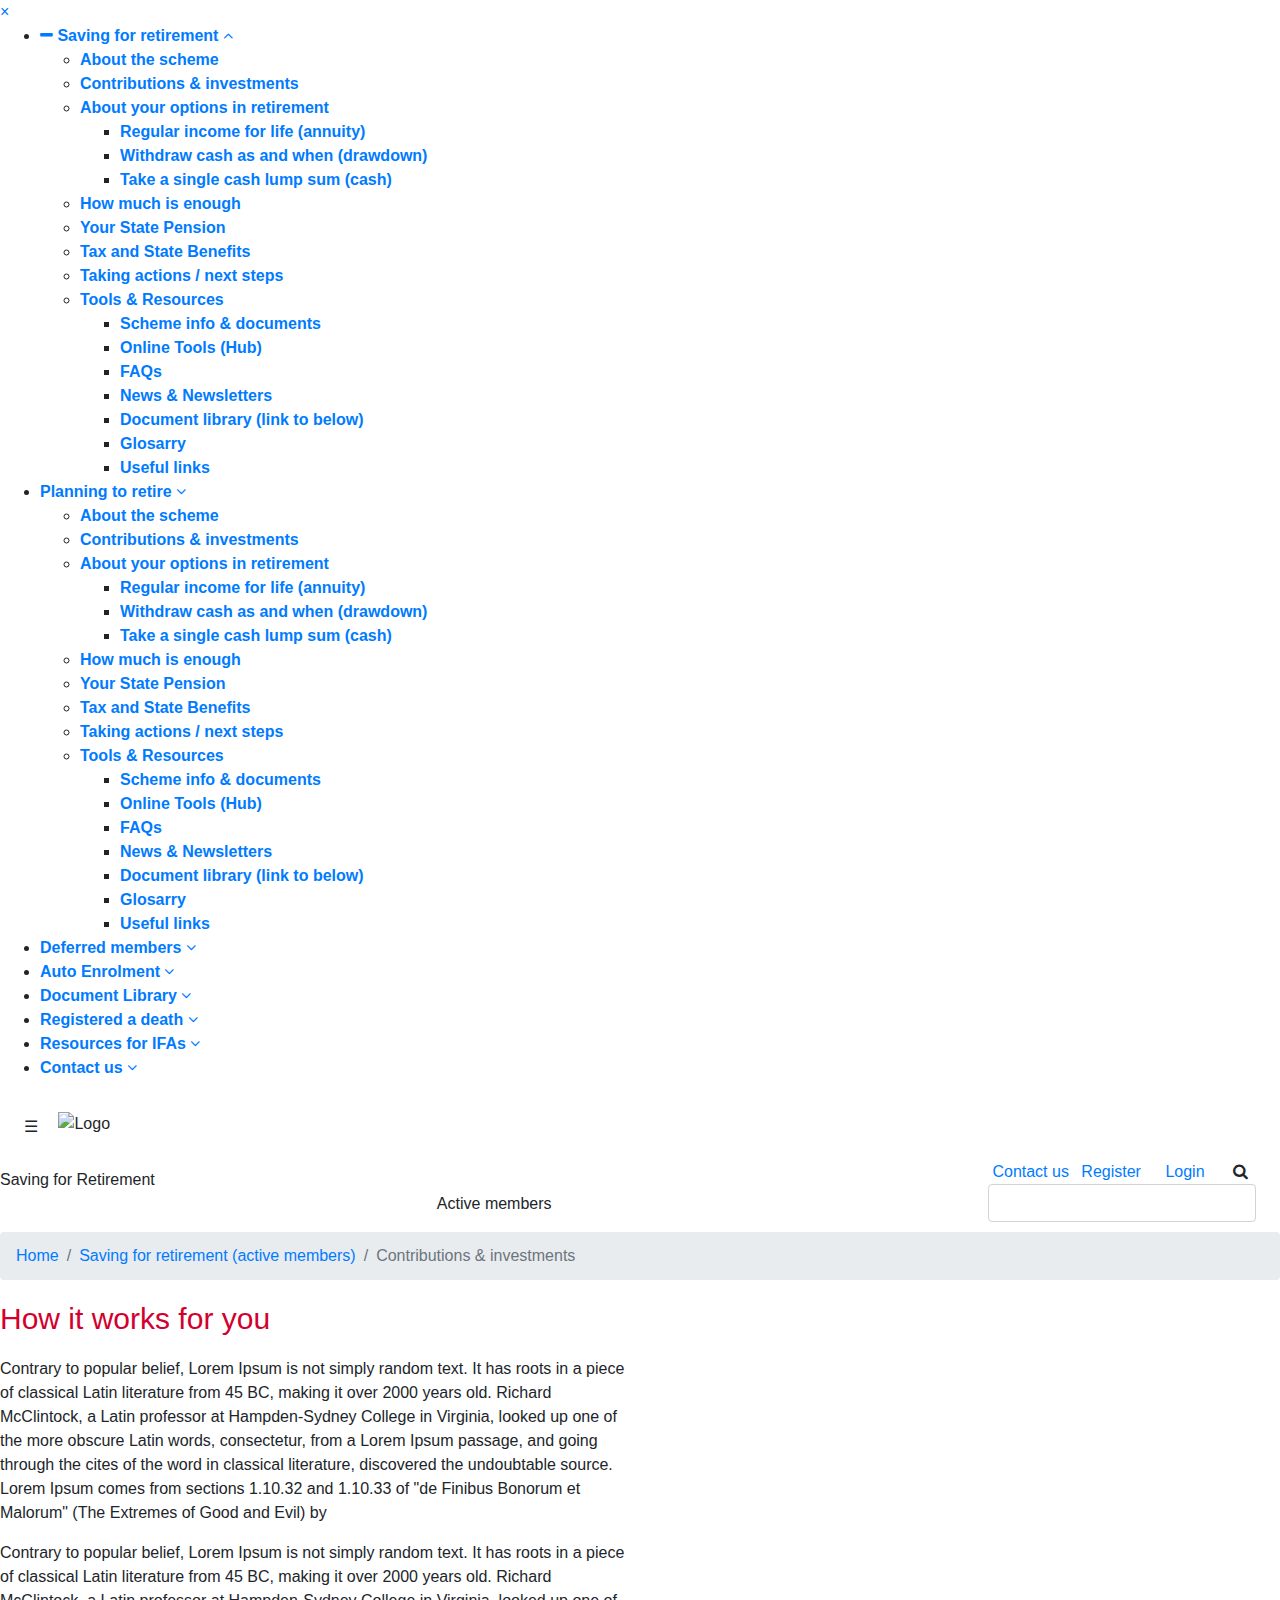
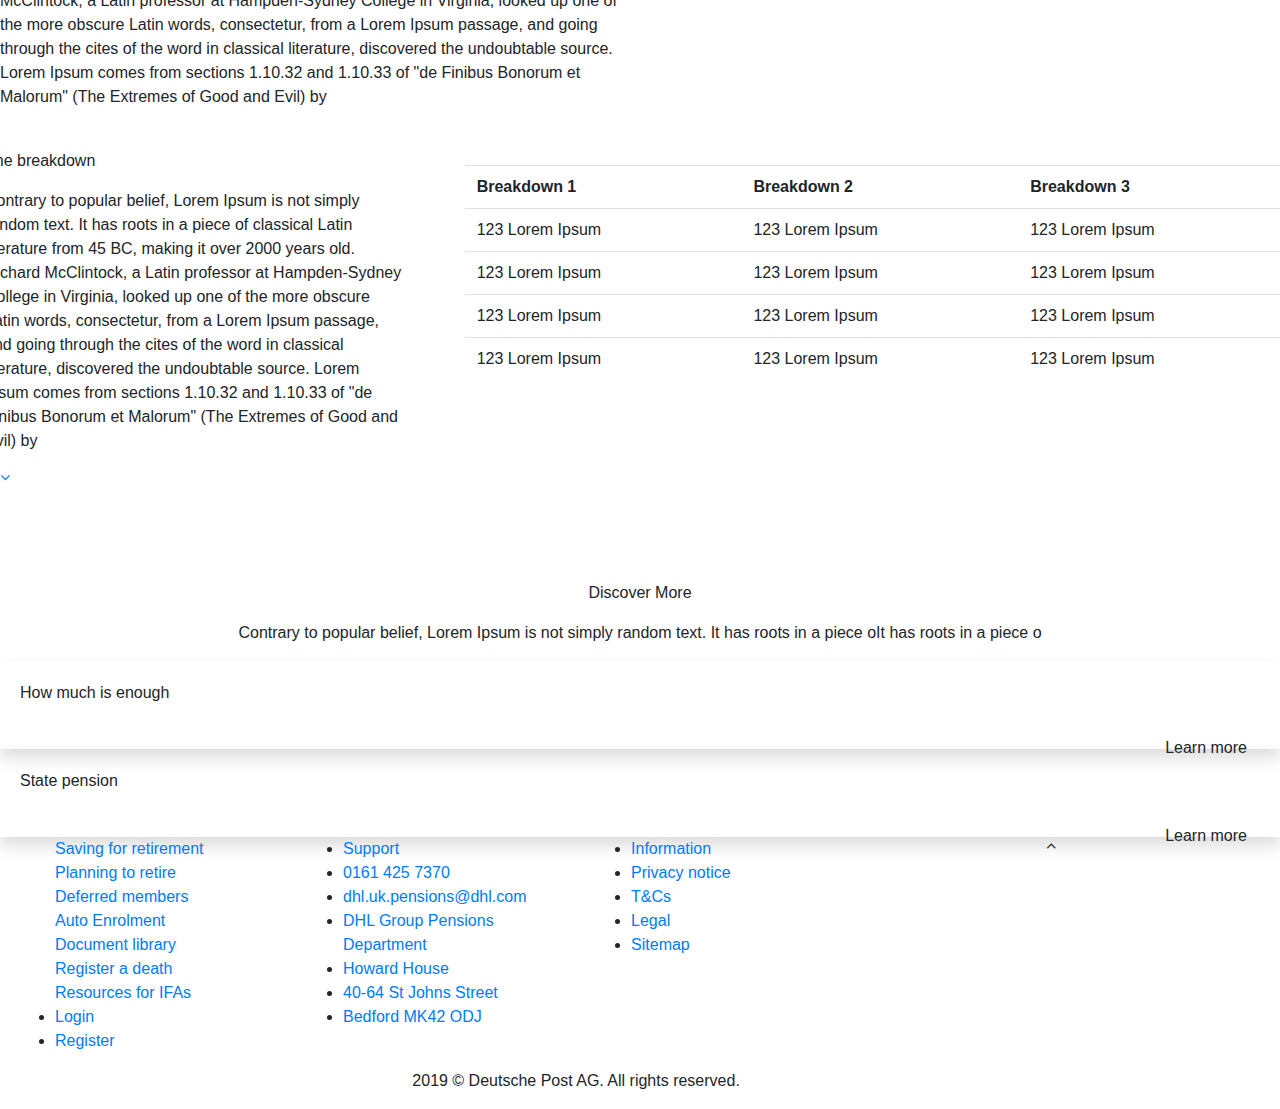
==== Contributions.html @ 6f78921a "Add files via upload" ====
<html>
    <head>
        <link href="https://stackpath.bootstrapcdn.com/font-awesome/4.7.0/css/font-awesome.min.css" rel="stylesheet" integrity="sha384-wvfXpqpZZVQGK6TAh5PVlGOfQNHSoD2xbE+QkPxCAFlNEevoEH3Sl0sibVcOQVnN" crossorigin="anonymous">
        <link rel="stylesheet" href="https://maxcdn.bootstrapcdn.com/bootstrap/4.3.1/css/bootstrap.min.css">
        <link rel="stylesheet" href="css/fonts.css">
        <link rel="stylesheet" href="css/mystyle.css">
        <meta charset="UTF-8">
        <meta name="viewport" content="width=device-width, initial-scale=1.0">
    </head>
    <body>
<div id="mySidenav" class="sidenav">
            <a href="" class="closebtn" id="sideclosebtn" onclick="closeNav()">&times;</a>
            <ul>
                <li class="dd font-weight-bold"><a class="active-cd" href=""><i class="fa fa-minus foractive" aria-hidden="true"></i> Saving for retirement <i class="fa fa-angle-up ddarrow" aria-hidden="true"></i></a>
                    <ul class="h-dd" style="display: block;">
                        <li class="font-weight-bold"><a href="">About the scheme</a></li>
                        <li class="font-weight-bold"><a href="">Contributions & investments</a></li>
                        <li class="font-weight-bold"><a href="">About your options in retirement</a>
                            <ul class="third-dd">
                                <li class=""><a href="">Regular income for life (annuity)</a></li>
                                <li class=""><a href="">Withdraw cash as and when (drawdown)</a></li>
                                <li class=""><a href="">Take a single cash lump sum (cash)</a></li>
                            </ul>
                        </li>
                      
                        <li class="font-weight-bold"><a href="">How much is enough</a></li>
                        <li class="font-weight-bold"><a href="">Your State Pension</a></li>
                        <li class="font-weight-bold"><a href="">Tax and State Benefits</a></li>
                        <li class="font-weight-bold"><a href="">Taking actions / next steps</a></li>
                        <li class="font-weight-bold"><a href="">Tools & Resources</a>
                            <ul class="third-dd">
                                <li class=""><a href="">Scheme info & documents</a></li>
                                <li class=""><a href="">Online Tools (Hub)</a></li>
                                <li class=""><a href="">FAQs</a></li>
                                <li class=""><a href="">News & Newsletters</a></li>
                                <li class=""><a href="">Document library (link to below)</a></li>
                                <li class=""><a href="">Glosarry</a></li>
                                <li class=""><a href="">Useful links</a></li>
                            </ul>
                        </li>
                       
                    </ul> 
                </li>
                <li class="dd font-weight-bold"><a href=""><i class="fa fa-minus foractive d-none" aria-hidden="true"></i>Planning to retire <i class="fa fa-angle-down ddarrow" aria-hidden="true"></i></a>
                    <ul class="h-dd">
                        <li class="font-weight-bold"><a href="">About the scheme</a></li>
                        <li class="font-weight-bold"><a href="Contributions.html">Contributions & investments</a></li>
                        <li class="font-weight-bold"><a href="">About your options in retirement</a>
                            <ul class="third-dd">
                                <li class=""><a href="">Regular income for life (annuity)</a></li>
                                <li class=""><a href="">Withdraw cash as and when (drawdown)</a></li>
                                <li class=""><a href="">Take a single cash lump sum (cash)</a></li>
                            </ul>
                        </li>
                       
                        <li class="font-weight-bold"><a href="">How much is enough</a></li>
                        <li class="font-weight-bold"><a href="">Your State Pension</a></li>
                        <li class="font-weight-bold"><a href="">Tax and State Benefits</a></li>
                        <li class="font-weight-bold"><a href="">Taking actions / next steps</a></li>
                        <li class="font-weight-bold"><a href="">Tools & Resources</a>
                            <ul class="third-dd">
                                <li class=""><a href="">Scheme info & documents</a></li>
                                <li class=""><a href="">Online Tools (Hub)</a></li>
                                <li class=""><a href="">FAQs</a></li>
                                <li class=""><a href="">News & Newsletters</a></li>
                                <li class=""><a href="">Document library (link to below)</a></li>
                                <li class=""><a href="">Glosarry</a></li>
                                <li class=""><a href="">Useful links</a></li>
                            </ul>
                        </li>
                       
                    </ul> 
                </li>
                <li class="dd font-weight-bold"><a href=""><i class="fa fa-minus foractive d-none" aria-hidden="true"></i>Deferred members <i class="fa fa-angle-down ddarrow" aria-hidden="true"></i></a></li>
                <li class="dd font-weight-bold"><a href=""><i class="fa fa-minus foractive d-none" aria-hidden="true"></i>Auto Enrolment <i class="fa fa-angle-down ddarrow" aria-hidden="true"></i></a></li>
                <li class="dd font-weight-bold"><a href=""><i class="fa fa-minus foractive d-none" aria-hidden="true"></i>Document Library <i class="fa fa-angle-down ddarrow" aria-hidden="true"></i></a></li>
                <li class="dd font-weight-bold"><a href=""><i class="fa fa-minus foractive d-none" aria-hidden="true"></i>Registered a death <i class="fa fa-angle-down ddarrow" aria-hidden="true"></i></a></li>
                <li class="dd font-weight-bold"><a href=""><i class="fa fa-minus foractive d-none" aria-hidden="true"></i>Resources for IFAs <i class="fa fa-angle-down ddarrow" aria-hidden="true"></i></a></li>
                <li class="dd font-weight-bold"><a href=""><i class="fa fa-minus foractive d-none" aria-hidden="true"></i>Contact us <i class="fa fa-angle-down ddarrow" aria-hidden="true"></i></a></li>
            </ul>
        </div>
        <div id="myHeader">
			<div class="menubar px-4 pt-2">
				<div class="rightmenu">
					<span id="menubtn">&#9776;</span>
					<img id="logo" src="images/DHL_2.png" class="img-fluid mt-2 mb-3 ml-3" alt="Logo">
				</div>
				<div class="leftmenu d-none d-sm-block float-right pt-2">
					<a class="px-1" href="">Contact us</a>
					<a class="px-1"href="">Register</a>
					<a class="mybtn btn1 px-3 py-1" href="">Login</a>
					<a class="mybtn btn1 px-2 py-1 search-btn" onclick="showSearch()"><i class="fa fa-search" aria-hidden="true"></i></a>
					<input class="form-control header-search-input" />
				</div>
			</div>
            <div id="banner">
                <div class="headerText">
                    <p class="main_headline m-0 mt-xl-3">Saving for Retirement</p>
                    <p class="headline_sub text-center">Active members</p>
                </div>
            </div>
        </div>
		<div id="overlay" onclick="closeNav()"></div>
        <div id="main">
            <div class="container-normal-padding">
                <nav class="d-none d-sm-block" aria-label="breadcrumb">
                    <ol class="breadcrumb">
                        <li class="breadcrumb-item"><a href="#">Home</a></li>
                        <li class="breadcrumb-item"><a href="#">Saving for retirement (active members)</a></li>
                        <li class="breadcrumb-item active" aria-current="page">Contributions & investments</li>
                    </ol>
                </nav>
                <div class="row mb-4 mt-3">
                    <div class="col-sm-12 col-xl-6 col-lg-12 col-md-12 ">
                        <p class="paragraph_header" style="font-size: 30px; color:#D2002E;">
                            How it works for you
                        </p>
                        <p>Contrary to popular belief, Lorem Ipsum is not simply random text. It has roots in a piece of classical Latin literature from 45 BC, making it over 2000 years old. Richard McClintock, a Latin professor at Hampden-Sydney College in Virginia, looked up one of the more obscure Latin words, consectetur, from a Lorem Ipsum passage, and going through the cites of the word in classical literature, discovered the undoubtable source. Lorem Ipsum comes from sections 1.10.32 and 1.10.33 of "de Finibus Bonorum et Malorum" (The Extremes of Good and Evil) by </p>
                        <p>Contrary to popular belief, Lorem Ipsum is not simply random text. It has roots in a piece of classical Latin literature from 45 BC, making it over 2000 years old. Richard McClintock, a Latin professor at Hampden-Sydney College in Virginia, looked up one of the more obscure Latin words, consectetur, from a Lorem Ipsum passage, and going through the cites of the word in classical literature, discovered the undoubtable source. Lorem Ipsum comes from sections 1.10.32 and 1.10.33 of "de Finibus Bonorum et Malorum" (The Extremes of Good and Evil) by </p>
                    </div>
                    <div class="col-sm-12 col-xl-6 col-lg-12 col-md-12 ">
                        <img src="images/web.1280.1280.png" class="img-fluid mt-xl-5 float-right img-width" alt="">
                    </div>
                </div>
            </div>
			<div class="row hiddencontents">
                   <div class="gray-div-10">
						<div class="container-normal-padding">
							<div class="row">
								<div class="col-sm-12 col-xl-4 col-lg-4 col-md-12 xs-center">
									<p class="paragraph_header">The breakdown</p>
									<p>Contrary to popular belief, Lorem Ipsum is not simply random text. It has roots in a piece of classical Latin literature from 45 BC, making it over 2000 years old. Richard McClintock, a Latin professor at Hampden-Sydney College in Virginia, looked up one of the more obscure Latin words, consectetur, from a Lorem Ipsum passage, and going through the cites of the word in classical literature, discovered the undoubtable source. Lorem Ipsum comes from sections 1.10.32 and 1.10.33 of "de Finibus Bonorum et Malorum" (The Extremes of Good and Evil) by </p>
								</div>
								<div class="col-xl-8 col-lg-8 col-md-12 col-sm-12 pl-xl-5 pl-lg-5">
									<div class="table-responsive mt-3">
										<table class="table myTable">
											<tr>
												<th>Breakdown 1</th>
												<th>Breakdown 2</th>
												<th>Breakdown 3</th>
											</tr>
											<tr>
												<td>123 Lorem Ipsum</td>
												<td>123 Lorem Ipsum</td>
												<td>123 Lorem Ipsum</td>
											</tr>
											<tr>
												<td>123 Lorem Ipsum</td>
												<td>123 Lorem Ipsum</td>
												<td>123 Lorem Ipsum</td>
											</tr>
											<tr>
												<td>123 Lorem Ipsum</td>
												<td>123 Lorem Ipsum</td>
												<td>123 Lorem Ipsum</td>
											</tr>
											<tr>
												<td>123 Lorem Ipsum</td>
												<td>123 Lorem Ipsum</td>
												<td>123 Lorem Ipsum</td>
											</tr>
										</table>
									</div>
								</div>
							</div>
						</div>
					</div>
                </div>
                <a href="#" class="mybtn illust-button"><i class="fa fa-angle-down" aria-hidden="true" onclick="showIllustration(this)"></i></a>
            <div id="contribution-line">
				<img src="images\yellow_line.png" alt="">
			</div>
            <div class="center-desc mt-5 pt-xl-5">
                <div class="center-desc-text">
                    <p class="paragraph_header text-center">Discover More</p>
                    <p class="text-center">Contrary to popular belief, Lorem Ipsum is not simply random text. It has roots in a piece oIt has roots in a piece o</p>
                </div>
                <div class="center-desc-cards xs-center"">
                    <div class="card1 shadow border-0">
                        <div class="card-body">
                            <p class="card-title emphasis mb-4">How much is enough</p>
                            <a href="#" class="btn btn-3 pull-right mb-3">Learn more</a>
                        </div>
                    </div>
                    <div class="card1 shadow border-0">
                        <div class="card-body">
                            <p class="card-title emphasis mb-4">State pension</p>
                            <a href="#" class="btn btn-3 pull-right mb-3">Learn more</a>
                        </div>
                    </div>
                </div>
            </div> 
        </div>
        <div class="footer">
            <div class="row">
                <div class="col-sm-12 col-xl-3 col-lg-3 col-md-3">
                    <ul>
                        <li class="d-none d-md-block"><a class="intro-small" href="">Saving for retirement</a></li>
                        <li class="d-none d-md-block"><a class="intro-small" href="">Planning to retire</a></li>
                        <li class="d-none d-md-block"><a class="intro-small" href="">Deferred members</a></li>
                        <li class="d-none d-md-block"><a class="intro-small" href="">Auto Enrolment</a></li>
                        <li class="d-none d-md-block"><a class="intro-small" href="">Document library</a></li>
                        <li class="d-none d-md-block"><a class="intro-small" href="">Register a death</a></li>
                        <li class="d-none d-md-block"><a class="intro-small" href="">Resources for IFAs</a></li>
                        <li><a class="intro-large" href="">Login</a></li>
                        <li><a class="intro-large" href="">Register</a></li>
                    </ul>
                </div>
                <div class="col-sm-12 col-xl-3 col-lg-3 col-md-3">
                    <ul>
                        <li><a class="intro-large" href="">Support</a></li>
                        <li><a class="intro-small" href="">0161 425 7370</a></li>
                        <li><a class="intro-small" href="">dhl.uk.pensions@dhl.com</a></li>
                        <li><a class="intro-small" href="">DHL Group Pensions Department</a></li>
                        <li><a class="intro-small" href="">Howard House</a></li>
                        <li><a class="intro-small" href="">40-64 St Johns Street</a></li>
                        <li><a class="intro-small" href="">Bedford MK42 ODJ</a></li>
                    </ul>
                </div>
                <div class="col-sm-12 col-xl-3 col-lg-3 col-md-3">
                    <ul>
                        <li><a class="intro-large" href="">Information</a></li>
                        <li><a class="intro-small" href="">Privacy notice</a></li>
                        <li><a class="intro-small" href="">T&Cs</a></li>
                        <li><a class="intro-small" href="">Legal</a></li>
                        <li><a class="intro-small" href="">Sitemap</a></li>
                    </ul>
                </div>
                <div class="col-sm-12 col-xl-3 col-lg-3 col-md-3 pr-5">
                    <i class="fa fa-angle-up gotoTopbtn pull-right mr-md-5" aria-hidden="true"></i>
                </div>
                <div class="col-sm-12">
                    <p class="copyright intro-small text-center">2019 &copy; Deutsche Post AG. All rights reserved.</p>
                </div>
            </div>
        </div>
        <script src="https://ajax.googleapis.com/ajax/libs/jquery/3.4.1/jquery.min.js"></script>
        <script src="https://cdnjs.cloudflare.com/ajax/libs/popper.js/1.12.9/umd/popper.min.js" integrity="sha384-ApNbgh9B+Y1QKtv3Rn7W3mgPxhU9K/ScQsAP7hUibX39j7fakFPskvXusvfa0b4Q" crossorigin="anonymous"></script>
        <script src="https://maxcdn.bootstrapcdn.com/bootstrap/4.3.1/js/bootstrap.min.js"></script>
        <script src="js/myjs.js"></script>
    </body>
</html>
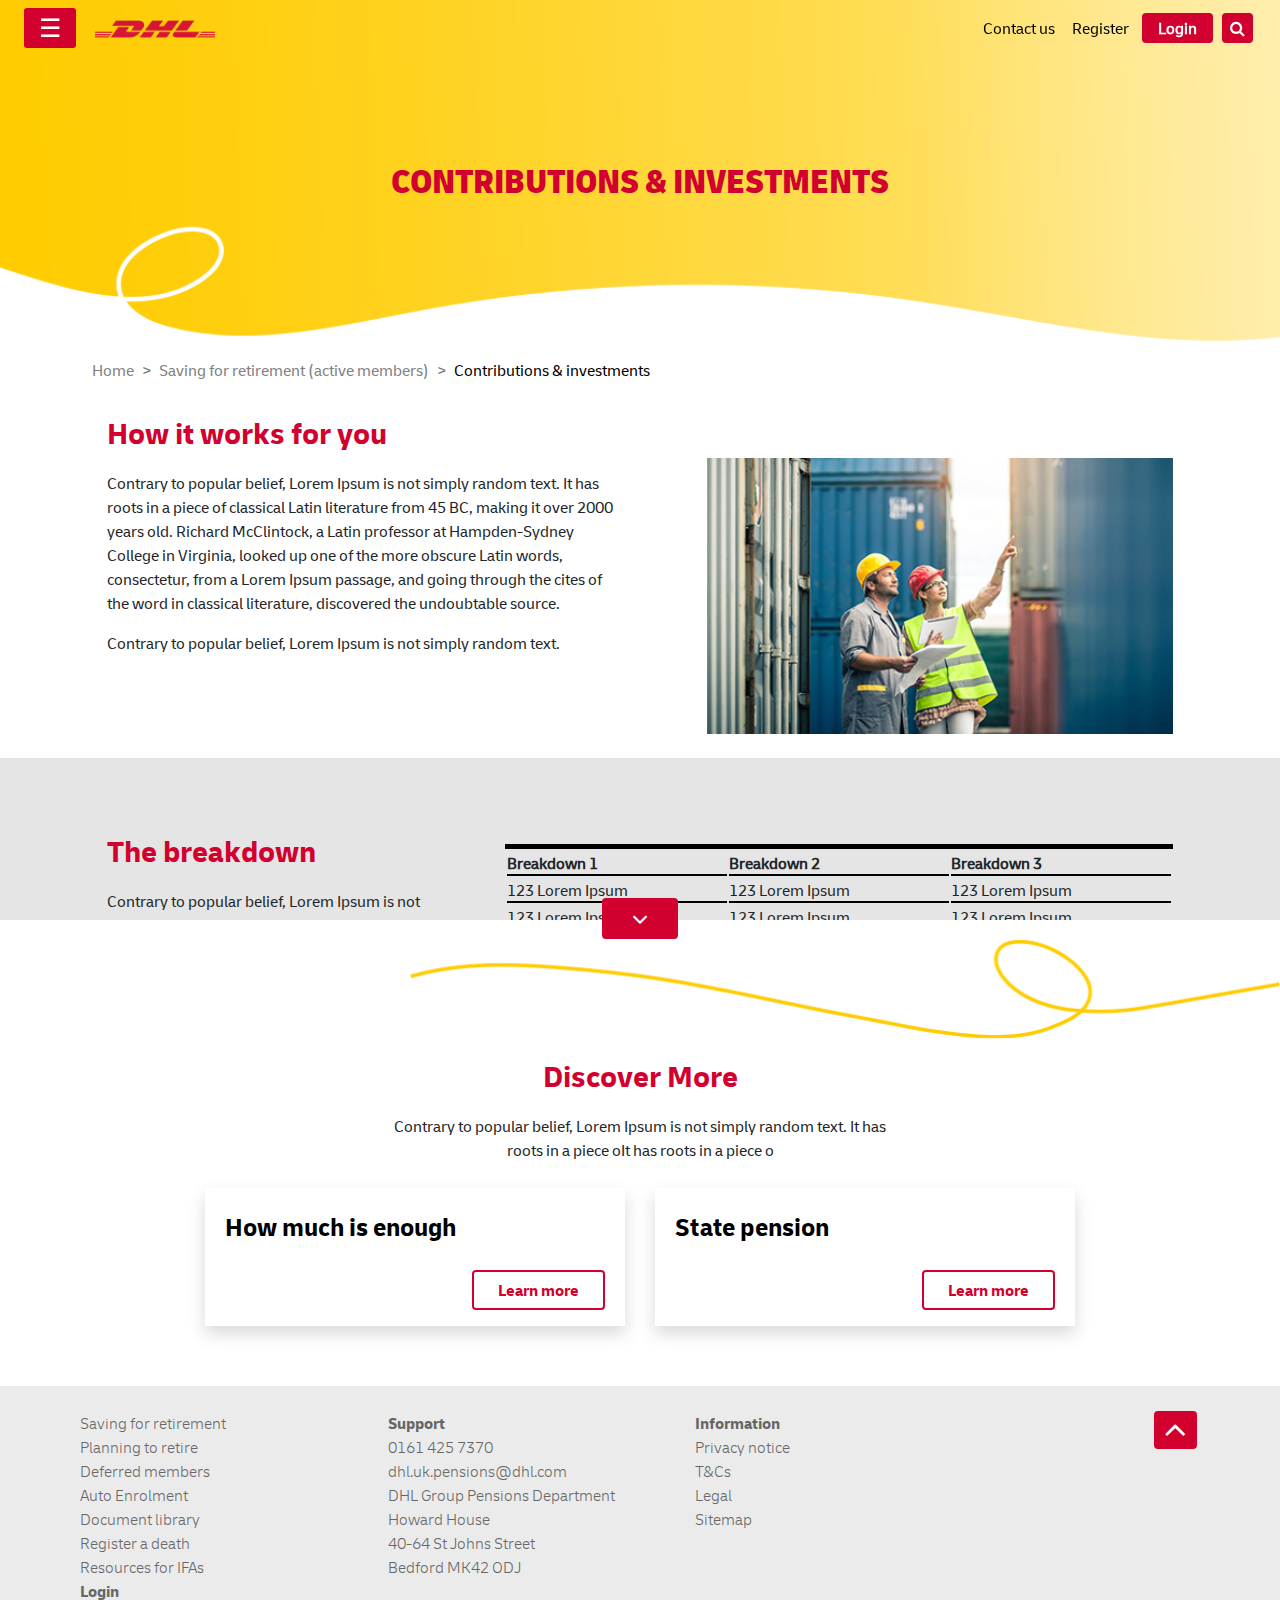
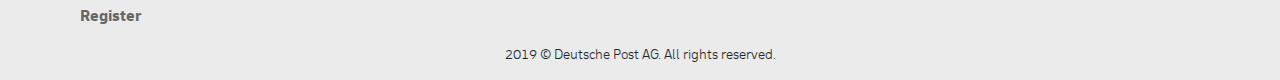
==== commit 2dfc8210: "DHL Updates" ====
--- a/Contributions.html
+++ b/Contributions.html
@@ -95,8 +95,7 @@
 			</div>
             <div id="banner">
                 <div class="headerText">
-                    <p class="main_headline m-0 mt-xl-3">Saving for Retirement</p>
-                    <p class="headline_sub text-center">Active members</p>
+                    <p class="main_headline m-0 mt-xl-5 mt-sm-5 pt-xl-5">Contributions & Investments</p>
                 </div>
             </div>
         </div>
@@ -111,15 +110,15 @@
                     </ol>
                 </nav>
                 <div class="row mb-4 mt-3">
-                    <div class="col-sm-12 col-xl-6 col-lg-12 col-md-12 ">
+                    <div class="col-xs-12 col-sm-6 col-xl-6 col-lg-6 col-md-6">
                         <p class="paragraph_header" style="font-size: 30px; color:#D2002E;">
                             How it works for you
                         </p>
-                        <p>Contrary to popular belief, Lorem Ipsum is not simply random text. It has roots in a piece of classical Latin literature from 45 BC, making it over 2000 years old. Richard McClintock, a Latin professor at Hampden-Sydney College in Virginia, looked up one of the more obscure Latin words, consectetur, from a Lorem Ipsum passage, and going through the cites of the word in classical literature, discovered the undoubtable source. Lorem Ipsum comes from sections 1.10.32 and 1.10.33 of "de Finibus Bonorum et Malorum" (The Extremes of Good and Evil) by </p>
-                        <p>Contrary to popular belief, Lorem Ipsum is not simply random text. It has roots in a piece of classical Latin literature from 45 BC, making it over 2000 years old. Richard McClintock, a Latin professor at Hampden-Sydney College in Virginia, looked up one of the more obscure Latin words, consectetur, from a Lorem Ipsum passage, and going through the cites of the word in classical literature, discovered the undoubtable source. Lorem Ipsum comes from sections 1.10.32 and 1.10.33 of "de Finibus Bonorum et Malorum" (The Extremes of Good and Evil) by </p>
-                    </div>
-                    <div class="col-sm-12 col-xl-6 col-lg-12 col-md-12 ">
-                        <img src="images/web.1280.1280.png" class="img-fluid mt-xl-5 float-right img-width" alt="">
+                        <p>Contrary to popular belief, Lorem Ipsum is not simply random text. It has roots in a piece of classical Latin literature from 45 BC, making it over 2000 years old. Richard McClintock, a Latin professor at Hampden-Sydney College in Virginia, looked up one of the more obscure Latin words, consectetur, from a Lorem Ipsum passage, and going through the cites of the word in classical literature, discovered the undoubtable source.</p>
+                        <p>Contrary to popular belief, Lorem Ipsum is not simply random text.</p>
+                    </div>
+                    <div class="col-xs-12 col-sm-6 col-xl-6 col-lg-6 col-md-6">
+                        <img src="images/web.1280.1280.png" class="img-fluid mt-xl-5 mt-sm-5 float-right img-width" alt="">
                     </div>
                 </div>
             </div>
--- a/css/fonts.css
+++ b/css/fonts.css
@@ -0,0 +1,54 @@
+
+/* for web */
+
+@font-face {
+    font-family: "Delivery Regular";
+    src: url("fonts/Regular/DeliveryArabic_W_Rg.eot");
+    src: url("fonts/Regular/DeliveryArabic_W_Rg.woff") format("woff"),
+    url("fonts/Regular/DeliveryArabic_W_Rg.svg#filename") format("svg");
+}
+
+@font-face {
+    font-family: "Delivery Bold";
+    src: url("fonts/Bold/DeliveryArabic_W_Bd.eot");
+    src: url("fonts/Bold/DeliveryArabic_W_Bd.woff") format("woff"),
+    url("fonts/Bold/DeliveryArabic_W_Bd.svg#filename") format("svg");
+}
+
+@font-face {
+font-family: "Delivery Black Condensed";
+    src: url("fonts/Black_Condensed/DeliveryArabic_W_CdBlk.eot");
+    src: url("fonts/Black_Condensed/DeliveryArabic_W_CdBlk.woff") format("woff"),
+    url("fonts/Black_Condensed/DeliveryArabic_W_CdBlk.svg#filename") format("svg");
+}
+  
+@font-face {
+    font-family: "Delivery Light Condensed";
+    src: url("fonts/Light_Condensed/DeliveryArabic_W_CdLt.eot");
+    src: url("fonts/Light_Condensed/DeliveryArabic_W_CdLt.woff") format("woff"),
+    url("fonts/Light_Condensed/DeliveryArabic_W_CdLt.svg#filename") format("svg");
+}
+  
+@font-face {
+    font-family: "Delivery Light";
+    src: url("fonts/Light/DeliveryArabic_W_Lt.eot");
+    src: url("fonts/Light/DeliveryArabic_W_Lt.woff") format("woff"),
+    url("fonts/Light/DeliveryArabic_W_Lt.svg#filename") format("svg");
+}
+
+/*end for web */
+
+.main_headline{ font-family: "Delivery Black Condensed"; text-transform: uppercase; color:#D2002E; font-size: 35.2px;}
+.topline{ font-family: "Delivery Light Condensed"; text-transform: uppercase; }
+.secondary_headline{ font-family: "Delivery Black Condensed"; }
+.paragraph_header{ font-family: "Delivery Bold"; font-size: 30px; color:#D2002E; }
+.paragraph_subheader{ font-family: "Delivery Bold"; font-size: 20px; color:#D2002E; }
+/* .intro-large{ font-family: "Delivery Light Condensed";  } */
+.intro-large{ font-family: "Delivery Bold";  }
+.intro-small{ font-family: "Delivery Light"; }
+.headline_sub{ font-family: "Delivery Regular";  color:#D2002E; font-size: 28px;}
+.emphasis{ font-family: "Delivery Bold"; color:black; font-size: 25px;}
+.captions{ font-family: "Delivery Regular"; }
+.quotation{ font-family: "Delivery Light"; font-style: italic; }
+.marginalia{ font-family: "Delivery Regular"; }
+.card-headers{ font-family: "Delivery Bold"; color:black; font-size: 20px; padding-top:20px;}--- a/css/mystyle.css
+++ b/css/mystyle.css
@@ -0,0 +1,721 @@
+
+.row{margin-right:0;margin-left:0;}
+
+*{
+  font-family: 'Delivery Regular';
+}
+a{
+  color:black;
+  text-decoration: none !important;
+}
+a.mybtn:hover{
+  color: white;
+}
+li{
+  list-style: none;
+}
+
+.bg-gray{
+	background:#e5e5e5;
+}
+
+.bg-pink{
+	background: #c72f8d;
+}
+.bg-blue{
+	background: #107cb6;
+}
+.bg-orange{
+	background: #ee7032;
+}
+
+.bg-pink-light{
+	background: rgba(199,47,141,.2);
+}
+.bg-blue-light{
+	background: rgba(16,124,182,.2);
+}
+.bg-orange-light{
+	background: rgba(238,112,50,.2);
+}
+
+.text-pink{
+	color:#c72f8d;
+}
+.text-blue{
+	color:#107cb6;
+}
+.text-orange{
+	color:#ee7032;
+}
+
+.home-filter{
+	width:35% !important;
+}
+
+.border-black{
+	border-color:#333;
+}
+
+.min-h-300{
+	min-height:300px !important;
+}
+
+.accordion {
+  background-color: #e5e5e5;
+  /* color: #333; */
+  cursor: pointer;
+  width: 90%;
+  border: none;
+  text-align: left;
+  outline: none;
+  font-size: 15px;
+  transition: 0.4s;
+}
+
+
+.accordion:hover {
+  background-color: #ccc;
+}
+
+.accordion:after {
+  content: '\002B';
+  font-size: 18px;
+  float: right;
+  margin-left: 5px;
+}
+
+.pinktab.accordion:after{
+	  color: #c72f8d;
+}
+
+.bluetab.accordion:after{
+	  color: #107cb6;
+}
+
+.orangetab.accordion:after{
+	  color: #ee7032;
+}
+
+.accordion.active:after {
+  content: "\002D";
+  font-size: 18px;
+  color: #fff;
+}
+
+.pinktab.active {
+  background-color: #c72f8d; 
+  color:#fff;
+}
+
+.bluetab.active {
+  background-color: #107cb6; 
+  color:#fff;
+}
+
+.orangetab.active {
+  background-color: #ee7032; 
+  color:#fff;
+}
+
+.panel {
+  padding-top: 0;
+  color:#fff;
+  max-height: 0px;
+  overflow: hidden;
+  transition: max-height 0.2s ease-out;
+  width:90%;
+}
+
+.lg-hide{
+ display:none;
+}
+.lg-show{
+ display:block;
+}
+
+.myTable{
+  border-top:5px solid black;
+  border-bottom:5px solid black;
+  border-collapse: separate;
+}
+.myTable tr, .myTable td, .myTable th{
+  border-bottom:2px solid black;
+  padding:0;
+}
+.myTable tr:last-child td{
+  border:none;
+}
+.breadcrumb{
+  background-color: white;
+  padding-inline-start: 0;
+  margin-bottom: 1rem;
+}
+.breadcrumb-item+.breadcrumb-item::before{
+  content: ">";
+}
+.breadcrumb a{
+  color: gray;
+}
+.breadcrumb li.active{
+  color: black;
+}
+/* button designs */
+.btn1{
+    color:white;
+    font-weight: 600;	
+	z-index:2;
+}
+
+.btn-3{
+    color: #D2002E;
+    border: 2px solid #D2002E;
+    font-family: "Delivery Bold";
+    padding: .375rem 1.5rem;
+}
+
+.btn-3:hover{
+	color: #eb131e;
+}
+
+.btn1 .fa{
+  display: inline;
+}
+.btn1, .illust-button, .gotoTopbtn, .illust-button2{
+  border-radius: 4px;
+  background-color: #D2002E;
+ 
+}
+
+
+.illust-button, .illust-button2{
+  position: relative;
+  bottom: 20px;
+  left: 47%;
+  border: transparent;
+  transform: translate(-50%, 50%);
+  padding: 3px 30px;
+  font-size: 25px;
+  text-align: center;
+  color:white;
+  z-index: 1;
+}
+
+.peoplebtn{
+  bottom: -55px;
+}
+
+.howmuchbtn{
+  bottom: -55px;
+	left: 60%;
+}
+
+.button-border{
+	margin-top:-38px;
+}
+.illust-button:hover, .btn1:hover, .gotoTopbtn:hover, .illust-button:hover{
+  background-color: #eb131e;
+  color:#fff !important;
+}
+
+.btn3:hover{
+	color:#D2002E !important;
+}
+
+.gotoTopbtn{
+  font-size: 35px;
+  height: 38px;
+  padding: 0 10px;
+  color:white;
+  cursor: pointer;
+}
+/* end of button designs */
+
+/* Sidenav */
+.sidenav {
+  height: 100%;
+  width: 0;
+  position: fixed;
+  z-index: 1500;
+  top: 0;
+  left: 0;
+  background-color: white;
+  overflow: hidden;
+  padding-top: 60px; 
+  transition: 0.5s; 
+}
+  
+.sidenav > a {
+  padding: 8px 8px 8px 32px;
+  text-decoration: none;
+  font-size: 25px;
+  color: black;
+  display: block;
+  transition: 0.3s;
+}
+
+.sidenav > ul{
+	display:none;
+}
+
+.sidenav #sideclosebtn {
+  position: absolute;
+  top: 0;
+  left: 0px;
+  font-size: 36px;
+}
+.sidenav ul li{
+    list-style: none;
+    padding: 3px 0px;
+}
+  .sidenav ul li a{
+  font-size: 14px;
+  color: black;
+  text-decoration: none;
+}
+
+.sidenav ul li a i{
+  float: right;
+  padding-right: 18px;
+  padding-top: 5px;
+}
+
+#main {
+  transition: margin-left .5s;
+  /* padding: 20px; */
+}
+
+.h-dd{
+  padding-inline-start: 0px;
+  display:none;
+}
+
+.third-dd{
+  display:none; 
+  font-weight: normal;
+  padding-inline-start: 0px;
+}
+.foractive{
+  position: absolute;
+  left: 15px;
+}
+.active-cd{
+    color: #D2002E !important;
+}
+.ddarrow{
+  color:black !important;
+}
+
+@media screen and (max-height: 450px) {
+  .sidenav {padding-top: 15px;}
+  .sidenav a {font-size: 18px;}
+}
+
+/* end sidenav */
+
+/* banner */
+#menubtn{
+  font-size:25px;
+  cursor:pointer;
+  color: white;
+  padding: 2px 15px 3px 15px;
+  border-radius: 3px;
+  background-color: #D2002E;
+}
+
+#banner{
+  padding: 58px 30px 8px 30px;
+  background-image: url("../images/website.png");
+  height: 346px;
+  background-repeat: no-repeat;
+  background-size: cover;
+  background-position: left bottom;
+}
+
+#logo{
+  color:#D2002E;
+  width:120px;
+}
+
+.hiddencontents{
+	overflow:hidden;
+	height:18vh;
+	-webkit-transition: height .8s ease;
+	transition: height .8s ease;
+}
+
+.hiddencontents-2{
+	display:none;
+}
+
+.showhidden{
+	height:65vh;
+	-webkit-transition: height .8s ease;
+	transition: height .8s ease;
+}
+
+.header-search-input{
+	height:30px !important;
+	top:13px;
+	right:57px;
+	position:absolute;
+	width:0;
+	z-index:1;
+	border-top-right-radius:0px;
+	border-bottom-right-radius:0px;
+	padding:0;
+	border:none;
+	transition:width .5s ease, padding .5s ease, border .5s ease;	
+}
+.active-search{
+	width:300px !important;
+	padding-left:10px !important;
+	border:1px solid #e2e2e2 !important;
+	transition:width .5s ease, padding .5s ease, border .5s ease;
+}
+
+.search-btn{
+	cursor:pointer;
+}
+
+.search-btn i{
+	color:#fff !important;
+}
+
+.menubar{
+ position:fixed;
+ top:0px;
+ width:100%;
+ background: url("../images/website.png");
+ background-repeat: no-repeat;
+  background-size: cover;
+  background-position: top;
+  z-index:1000;
+}
+
+.rightmenu, .leftmenu{
+	display:inline;
+}
+
+/* .leftmenu{ */
+  /* margin-left: auto; */
+/* } */
+.leftmenu a{
+  margin: 0 3px;
+}
+
+.leftmenu a:hover{
+	color:#333;
+}
+
+.headerText{
+  text-align: center;
+}
+
+.headerText .subText, .headerText .title{
+  color:#D2002E;
+}
+.headerText .title{
+ font-size: 30px;
+ font-weight: bold;
+}
+.headerText .subText{
+ font-size: 24px;
+ margin-bottom: 0;
+}
+/* end of banner */
+
+.tbl_content{
+	width:100%;
+	overflow:auto;
+}
+
+#overlay {
+  position: fixed;
+  display: none;
+  width: 100%; 
+  height: 100%;
+  top: 0; 
+  left: 0;
+  right: 0;
+  bottom: 0;
+  background-color: rgba(0,0,0,0.5);
+  z-index: 1250;
+}
+
+.white-div-10{
+  background-color: #fff;
+  padding:70px 0 40px 0;
+  width:100%;
+}
+
+.gray-div-10{
+  background-color: #e5e5e5;
+  padding:70px 0 40px 0;
+  width:100%;
+}
+
+.yellow-div-10{
+	background: rgb(255,204,0);
+	background: -moz-linear-gradient(top,  rgba(255,204,0,1) 0%, rgba(255,204,0,1) 30%, rgba(255,222,89,1) 79%, rgba(255,240,178,1) 100%);
+	background: -webkit-linear-gradient(top,  rgba(255,204,0,1) 0%,rgba(255,204,0,1) 30%,rgba(255,222,89,1) 79%,rgba(255,240,178,1) 100%);
+	background: linear-gradient(to bottom,  rgba(255,204,0,1) 0%,rgba(255,204,0,1) 30%,rgba(255,222,89,1) 79%,rgba(255,240,178,1) 100%);
+	filter: progid:DXImageTransform.Microsoft.gradient( startColorstr='#ffcc00', endColorstr='#fff0b2',GradientType=0 ); 
+	padding:1px 0;
+	text-align:center;
+}
+
+.center-desc{
+  padding-bottom: 50px;
+}
+
+.center-desc .img-yellow-line{
+  display: block;
+  margin-left: auto;
+  margin-top: -35px;
+  width: 68%;
+}
+
+
+/* cards */
+.color-cards{
+  display: flex;  
+}
+.center-desc .center-desc-cards{
+  display: flex;
+  justify-content: center;
+}
+
+.card1{
+  width: 420px;
+  margin: 10px 15px;
+   background:#fff;
+}
+.card2{
+  width: 320px;
+  margin-right: 30px;
+  border-radius: 5px;
+  background:#fff;
+}
+
+.card3{
+  width: 280px;
+  margin-left: auto;
+  margin-right: auto;
+  background:#fff;
+  padding:10px 30px;
+  cursor:pointer;
+}
+.card5{
+  width: 100%;
+   background:#fff;
+}
+
+.card3-container-xs{display:none;}
+
+.card4{
+	background:#fff;
+	padding:10px;
+}
+
+.card2 .card-header-color{
+  height: 10px;
+  border-top-left-radius: 5px;
+  border-top-right-radius: 5px;
+}
+
+/* end cards */
+
+#savings-line-1, #savings-line-2, #home-line, #contribution-line{
+  position: relative;
+  z-index:1;
+}
+
+#savings-line-1 > img{
+	position:absolute;
+	top:-48px;
+	right:0;
+	width:68%;
+}
+
+#savings-line-2 > img{
+	position:absolute;
+	top:-380px;
+	width:auto;
+}
+
+#home-line > img{
+	position:absolute;
+	top:-420px;
+	width:68%;
+	z-index:1;
+}
+
+#contribution-line > img {
+	position:absolute;
+	top:-420px;
+	right:0;
+	width:68%;
+}
+
+.center-desc .center-desc-text{
+  width: 40%;
+  margin: auto;
+}
+
+/* .container-normal-padding{ */
+  /* padding: 0 50px; */
+/* } */
+.footer{
+  background-color: #EBEBEB;
+  padding: 25px 25px 0 25px;
+}
+.footer ul li a{
+  color: #666666;
+}
+.footer .copyright{
+  font-size: 14px;
+}
+
+#mix-and-match-tbl{
+	border-collapse:collapse;
+	background:#fff;
+	text-align:center;
+}
+
+#mix-and-match-tbl th:nth-child(n+2) {
+	width:23%;
+}
+
+#mix-and-match-tbl td:nth-child(1) {
+	text-align:left;
+}
+
+#mix-and-match-tbl td:nth-child(1) b{
+	padding-left:25px;
+}
+
+#mix-and-match-tbl td i{
+	font-size:30px;
+}
+
+#mix-and-match-tbl th, #mix-and-match-tbl td{
+	border:1px solid #e2e2e2;
+	padding:15px;
+}
+
+#mix-and-match-tbl th:nth-child(2), #mix-and-match-tbl td:nth-child(2){
+	color:#c72f8d;
+}
+#mix-and-match-tbl th:nth-child(3), #mix-and-match-tbl td:nth-child(3){
+	color:#107cb6;
+}
+#mix-and-match-tbl th:nth-child(4), #mix-and-match-tbl td:nth-child(4){
+	color:#ee7032;
+}
+
+.image-placeholder{
+	background:#888;
+	width:100%;
+	height:300px;
+	color:#fff;
+	padding:120px 50px;
+	font-size:1.5rem;
+	text-align:center;
+}
+
+@media (max-width: 575px) {
+	.tblbtn{left:auto !important;}
+  #banner{ background-image: url("../images/mobile.png"); padding-top: 75px;}
+  /* .container-normal-padding{ padding: 10px 25px !important;} */
+  p{ font-size: 14px; }
+  .main_headline{ font-size: 28px !important; }
+  .paragraph_header{ font-size: 24px !important; }
+  .paragraph_subheader{ font-size: 20px !important; }
+  .emphasis{ font-size: 22px !important; }
+  .illust-button, .illust-button2{ left: 42%;}
+  #contribution-line > img{ margin-top: -10px; }
+  .center-desc .center-desc-text{ width: 80%; }
+  .center-desc-cards{ flex-direction: column; justify-content: center;}
+  .center-desc .center-desc-cards .card1{ width: 90%; }
+  .footer{ padding: 25px 25px 0 25px; }
+  .footer ul{ padding-inline-start: 0; }
+  .copyright{ text-align: left !important; }
+  .img-width{width:100%;}
+  .xs-center{text-align:center;}
+  .card3{width: 90%;margin-left: auto;margin-right: auto; text-align:left !important;}
+  .card3-container-xs{display:block;}
+  .card3-container-lg{display:none;}
+  #savings-line-1 > img {width:100%;margin-top:20px;}
+  #savings-line-2 > img {width:100%;margin-top:200px;}
+  #home-line > img{width:100%;margin-top:230px;}
+  #contribution-line > img{ margin-top: 390px; width:100%;}
+  .xs-hide{display:none;}
+  .xs-show{display:block;}
+  .pull-right{float:none;}
+  .home-filter{width:100% !important;}
+  .showhidden, .showhidden2{height:110vh;-webkit-transition: height .8s ease;transition: height .8s ease;}
+  .min-h-300{min-height:auto !important;}
+  .howmuchbtn{left:auto !important;}
+
+}
+@media (max-width: 768px) {
+  /* .container-normal-padding{ padding: 20px 50px} */
+  .gotoTopbtn{ position: absolute; right: 10px; top:-380px; }
+  .gray-div-10{ padding: 20px 0px; }
+  .color-cards{ flex-direction: column; }
+  .savings-card-text{ width: 100%; }
+  .color-cards .card2 { width: 90%;margin:auto; }
+  .img-width{width:100%;}
+  .card3-container-xs{display:block;}
+  .card3-container-lg{display:none;}
+  .peoplebtn{bottom:-40px;}
+  .midbtn{bottom:-55px !important;}
+  .howmuchbtn{left:47%;bottom:-40px;}
+}
+@media (min-width: 576px) {
+  
+}
+/* // Medium devices (tablets, 768px and up) */
+@media (min-width: 768px) {
+  .gotoTopbtn{ position: absolute; right: 10px; top:0; }
+  .img-width{width:100%;}
+  .color-cards{flex-direction:row;}
+    .card2{width:320px !important;margin:0 !important;margin-right:10px !important;margin-left:10px !important;}
+  #contribution-line > img{ margin-top: 390px; width:100%;}
+  #savings-line-1 > img {width:100%;}
+  #savings-line-2 > img {width:100%;margin-top:45px;}
+  #home-line > img{width:100%;margin-top:120px;}
+}
+/* // Large devices (desktops, 992px and up) */
+@media (min-width: 992px) {
+#savings-line-2 > img {width:auto;top:-380px;}
+#contribution-line > img{width:68%;margin-top:400px;}
+}
+/* // Extra large devices (large desktops, 1200px and up) */
+@media (min-width: 1200px) { 
+	.card2{width:320px !important;margin:0 !important;margin-right:30px !important;}
+  .container-normal-padding{
+    width: 90%;
+	max-width: 1096px;
+	margin-right:auto;
+	margin-left:auto;
+
+  }
+  #savings-line-1 > img{
+	position:absolute;
+	top:-48px;
+	right:0;
+	width:68%;}
+  #savings-line-2 > img {width:auto;top:-400px;}
+  .img-width{width:90%;}
+  #home-line > img{
+	position:absolute;
+	top:-520px;
+	width:68%;
+}
+
+  .container-no-rightpad{
+	padding: 0 0 0 200px;
+  }
+}